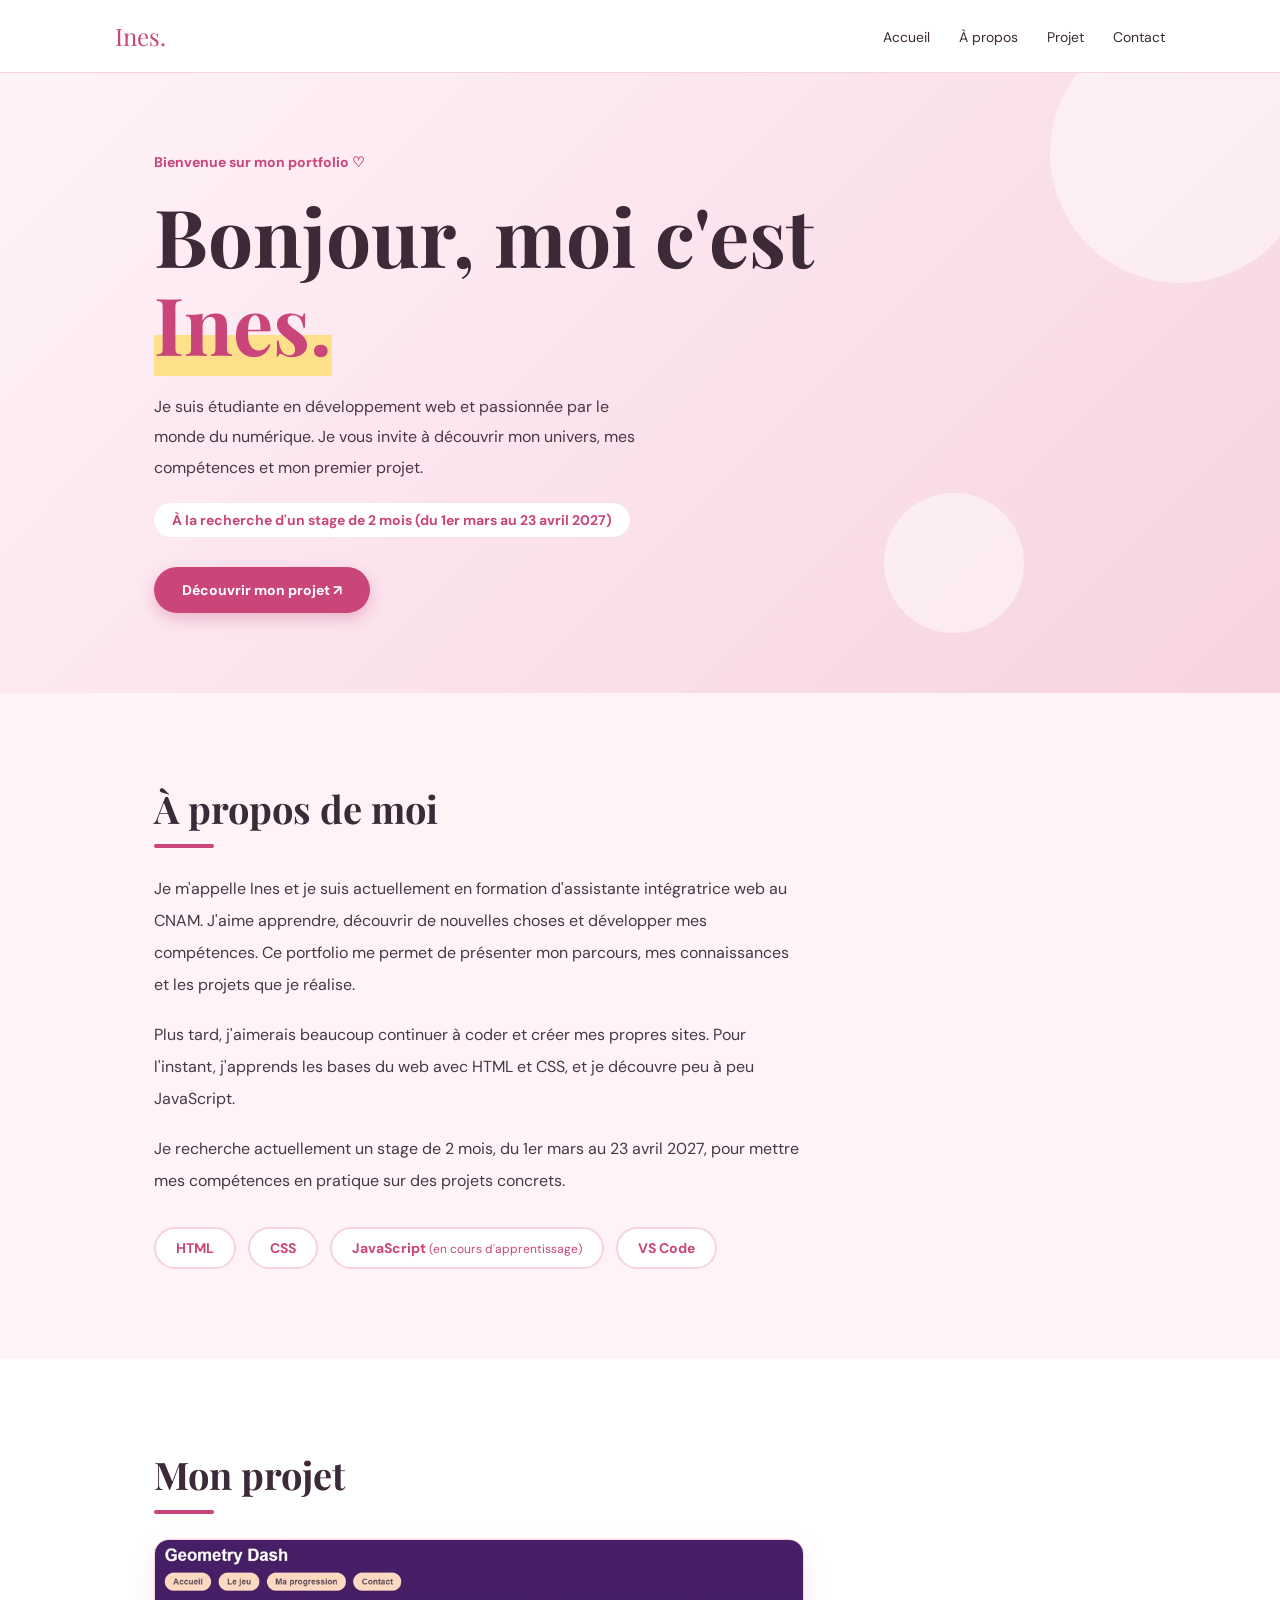
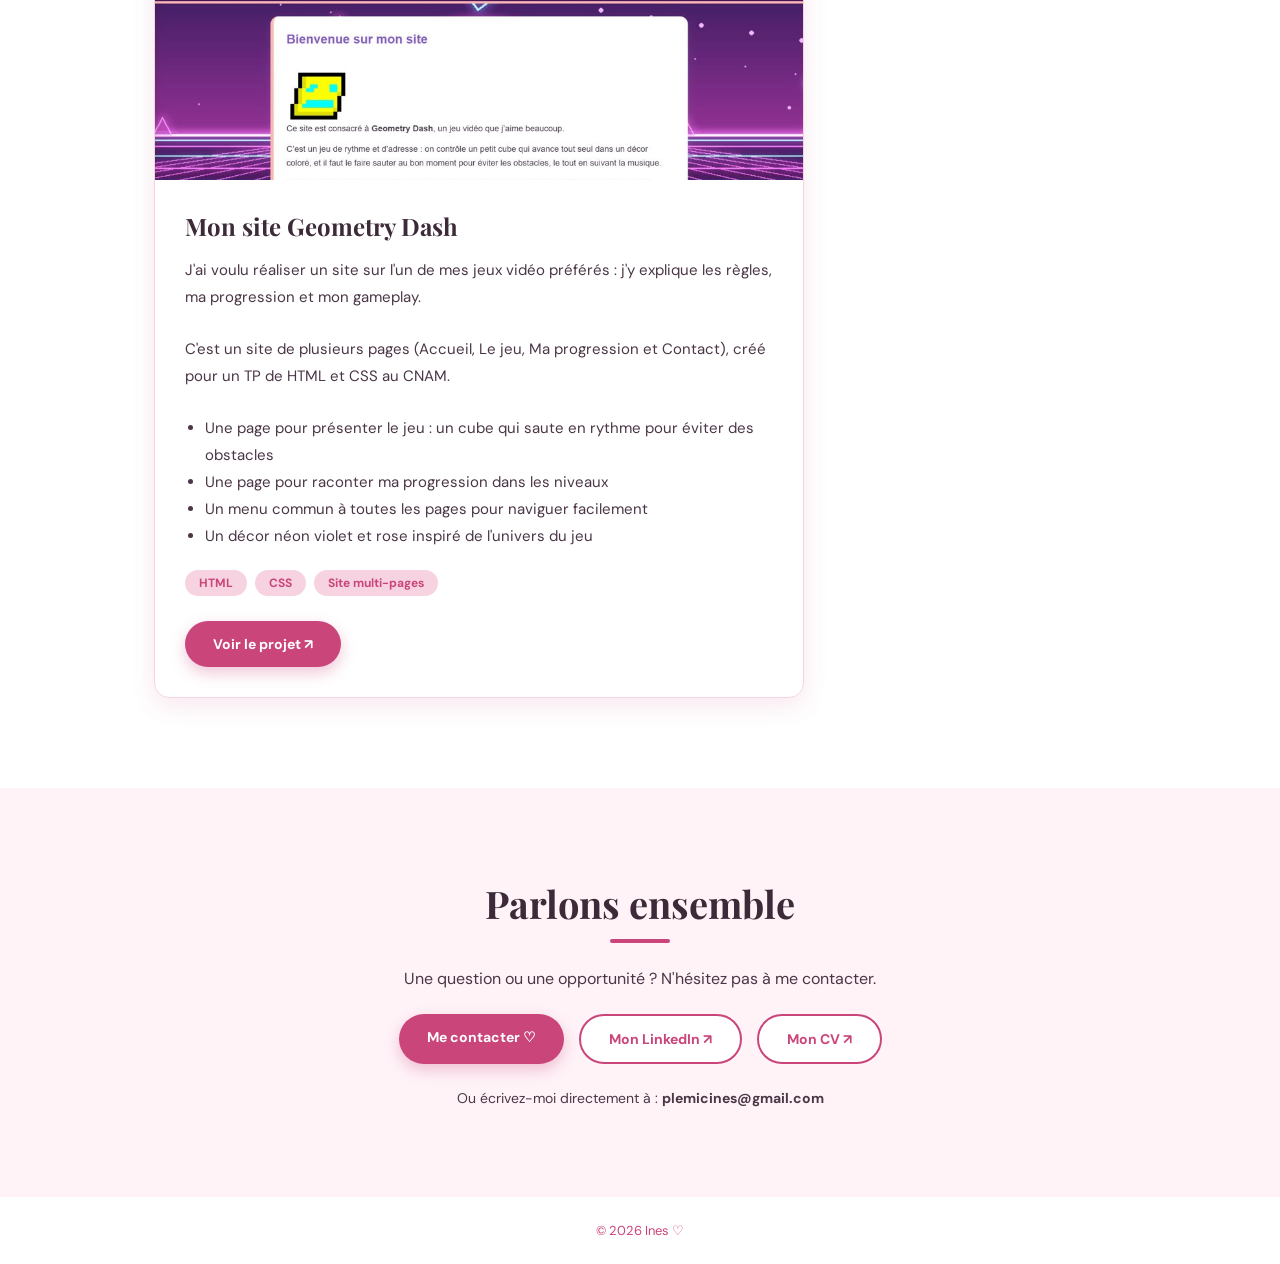
==== index.html @ ef4cb92b "Update index.html" ====
<!DOCTYPE html>
<html lang="fr">
<head>
<meta charset="UTF-8">
<meta name="viewport" content="width=device-width, initial-scale=1.0">
<title>Ines · Portfolio</title>

<link rel="preconnect" href="https://fonts.googleapis.com">
<link href="https://fonts.googleapis.com/css2?family=DM+Sans:wght@400;500;700&family=Playfair+Display:wght@500;700&display=swap" rel="stylesheet">

<style>
:root {
  --rose: #f7d3e1;
  --rose-clair: #fff3f8;
  --framboise: #c9457a;
  --jaune: #ffe08a;
  --fonce: #3d2a38;
}

* {
  margin: 0;
  padding: 0;
  box-sizing: border-box;
}

html {
  scroll-behavior: smooth;
}

body {
  font-family: 'DM Sans', sans-serif;
  background: white;
  color: #4a3646;
  overflow-x: hidden;
}

h1, h2, h3, .logo {
  font-family: 'Playfair Display', serif;
  color: var(--fonce);
}

nav {
  display: flex;
  justify-content: space-between;
  align-items: center;
  padding: 20px 9%;
  background: rgba(255, 255, 255, 0.95);
  border-bottom: 1px solid var(--rose);
  position: sticky;
  top: 0;
  z-index: 10;
}

.logo {
  font-size: 24px;
  color: var(--framboise);
}

nav a {
  text-decoration: none;
  color: var(--fonce);
  margin-left: 25px;
  font-size: 14px;
  transition: 0.3s;
}

nav a:hover {
  color: var(--framboise);
}

.hero {
  position: relative;  overflow: hidden;
  min-height: 600px;
  display: flex;
  flex-direction: column;
  justify-content: center;
  padding: 80px 12%;
  background: linear-gradient(135deg, var(--rose-clair), var(--rose));
}

.bulle {
  position: absolute;
  border-radius: 50%;
  background: white;
  opacity: 0.5;
  animation: flotte 7s ease-in-out infinite;
}

.bulle1 { width: 260px; height: 260px; top: -50px; right: -30px; }
.bulle2 { width: 140px; height: 140px; bottom: 60px; right: 20%; animation-delay: 3s; }

@keyframes flotte {
  0%, 100% { transform: translateY(0); }
  50%      { transform: translateY(-20px); }
}

.hero .tag, .hero h1, .hero .description, .hero .stage, .hero .btn {
  position: relative;
  z-index: 1;
}

.tag {
  color: var(--framboise);
  font-size: 14px;
  font-weight: 700;
  margin-bottom: 20px;
}

h1 {
  font-size: clamp(44px, 7vw, 80px);
  line-height: 1.1;
  max-width: 700px;
}

h1 span {
  color: var(--framboise);
  background: linear-gradient(transparent 62%, var(--jaune) 62%);
}

.description {
  line-height: 1.9;
  max-width: 500px;
  margin: 25px 0 30px;
  font-size: 16px;
}

.btn {
  display: inline-block;
  width: fit-content;
  padding: 14px 28px;
  background: var(--framboise);
  color: white;
  border-radius: 30px;
  box-shadow: 0 6px 15px rgba(201, 69, 122, 0.3);
  text-decoration: none;
  font-size: 14px;
  font-weight: 700;
  transition: 0.3s;
}

.btn:hover {
  transform: translateY(-3px);
  box-shadow: 0 10px 20px rgba(201, 69, 122, 0.35);
}

section {
  padding: 90px 12%;
}

h2 {
  font-size: 38px;
  margin-bottom: 25px;
}

h2::after {
  content: "";
  display: block;
  width: 60px;
  height: 4px;
  background: var(--framboise);
  border-radius: 2px;
  margin-top: 10px;
}

.about {
  background: var(--rose-clair);
}

.about p {
  line-height: 2;
  max-width: 650px;
}

.skills {
  display: flex;
  flex-wrap: wrap;
  gap: 12px;
  margin-top: 30px;
}

.skills span {
  background: white;
  border: 2px solid var(--rose);
  padding: 10px 20px;
  border-radius: 30px;
  color: var(--framboise);
  font-size: 14px;
  font-weight: 700;
  transition: 0.3s;
}

.skills span:hover {
  background: var(--rose);
  transform: translateY(-3px);
}

.project-card {
  border: 1px solid var(--rose);
  border-radius: 15px;
  overflow: hidden;
  max-width: 650px;
  box-shadow: 0 8px 25px rgba(201, 69, 122, 0.12);
  transition: 0.3s;
}

.project-card:hover {
  transform: translateY(-6px);
  box-shadow: 0 15px 35px rgba(201, 69, 122, 0.22);
}

.project-image img {
  display: block;
  width: 100%;
  height: 240px;
  object-fit: cover;  object-position: top;}

.project-info {
  padding: 30px;
}

.project-info h3 {
  font-size: 24px;
}

.project-info p {
  line-height: 1.8;
  font-size: 15px;
  margin: 15px 0 25px;
}

.contact {
  background: var(--rose-clair);
  text-align: center;
}

.contact h2::after {
  margin: 10px auto 0;}

.contact p {
  margin-bottom: 25px;
}

.contact .email {
  margin: 25px 0 0;
  font-size: 14px;
}

.contact .btn {
  margin: auto;
}

footer {
  text-align: center;
  padding: 25px;
  color: var(--framboise);
  font-size: 13px;
}

.stage {
  display: inline-block;
  width: fit-content;
  background: white;
  color: var(--framboise);
  font-size: 14px;
  font-weight: 700;
  padding: 8px 18px;
  border-radius: 30px;
  margin: -10px 0 30px;
}

.about .suite {
  margin-top: 18px;
}

.skills small {
  font-weight: 400;
  font-size: 12px;
}

.details {
  margin: 0 0 20px 20px;
  line-height: 1.8;
  font-size: 15px;
}

.tags {
  display: flex;
  flex-wrap: wrap;
  gap: 8px;
  margin-bottom: 25px;
}

.tags span {
  background: var(--rose);
  color: var(--framboise);
  padding: 5px 14px;
  border-radius: 20px;
  font-size: 12px;
  font-weight: 700;
}

.contact-btns {
  display: flex;
  flex-wrap: wrap;
  justify-content: center;
  gap: 15px;
}

.contact-btns .btn {
  margin: 0;
}

.btn-alt {
  background: white;
  color: var(--framboise);
  border: 2px solid var(--framboise);
  box-shadow: none;
}

.btn-alt:hover {
  background: var(--rose);
  box-shadow: none;
}

@media (max-width: 650px) {
  nav {
    padding: 18px 5%;
  }

  nav a {
    margin-left: 10px;
    font-size: 12px;
  }

  .hero, section {
    padding: 70px 7%;
  }

  h2 {
    font-size: 30px;
  }
}
</style>
</head>

<body>

<nav>
  <div class="logo">Ines.</div>
  <div>
    <a href="#home">Accueil</a>
    <a href="#about">À propos</a>
    <a href="#projects">Projet</a>
    <a href="#contact">Contact</a>
  </div>
</nav>

<header class="hero" id="home">
  <div class="bulle bulle1"></div>
  <div class="bulle bulle2"></div>

  <div class="tag">Bienvenue sur mon portfolio ♡</div>

  <h1>Bonjour, moi c'est <span>Ines.</span></h1>

  <p class="description">
    Je suis étudiante en développement web
    et passionnée par le monde du numérique.
    Je vous invite à découvrir mon univers, mes compétences
    et mon premier projet.
  </p>

  <p class="stage">À la recherche d'un stage de 2 mois (du 1er mars au 23 avril 2027)</p>

  <a href="#projects" class="btn">Découvrir mon projet ↗</a>
</header>

<section class="about" id="about">
  <h2>À propos de moi</h2>

  <p>
    Je m'appelle Ines et je suis actuellement en formation
    d'assistante intégratrice web au CNAM.
    J'aime apprendre, découvrir de nouvelles choses
    et développer mes compétences.
    Ce portfolio me permet de présenter mon parcours,
    mes connaissances et les projets que je réalise.
  </p>

  <p class="suite">
    Plus tard, j'aimerais beaucoup continuer à coder
    et créer mes propres sites. Pour l'instant, j'apprends les bases
    du web avec HTML et CSS, et je découvre peu à peu JavaScript.
  </p>

  <p class="suite">
    Je recherche actuellement un stage de 2 mois, du 1er mars au 23 avril 2027,
    pour mettre mes compétences en pratique sur des projets concrets.
  </p>

  <div class="skills">
    <span>HTML</span>
    <span>CSS</span>
    <span>JavaScript <small>(en cours d'apprentissage)</small></span>
    <span>VS Code</span>
  </div>
</section>

<section id="projects">
  <h2>Mon projet</h2>

  <div class="project-card">
    <div class="project-image">
      <img src="[data-uri]" alt="Aperçu de mon site Geometry Dash">
    </div>

    <div class="project-info">
      <h3>Mon site Geometry Dash</h3>

      <p>
        J'ai voulu réaliser un site sur l'un de mes jeux vidéo préférés :
        j'y explique les règles, ma progression et mon gameplay.
      </p>

      <p>
        C'est un site de plusieurs pages (Accueil, Le jeu, Ma progression
        et Contact), créé pour un TP de HTML et CSS au CNAM.
      </p>

      <ul class="details">
        <li>Une page pour présenter le jeu : un cube qui saute en rythme pour éviter des obstacles</li>
        <li>Une page pour raconter ma progression dans les niveaux</li>
        <li>Un menu commun à toutes les pages pour naviguer facilement</li>
        <li>Un décor néon violet et rose inspiré de l'univers du jeu</li>
      </ul>

      <div class="tags">
        <span>HTML</span>
        <span>CSS</span>
        <span>Site multi-pages</span>
      </div>

      <a class="btn" href="https://plemicines-art.github.io/inesgluscevic.github.io/gdsite/indexgd" target="_blank">
        Voir le projet ↗
      </a>
    </div>
  </div>
</section>

<section class="contact" id="contact">
  <h2>Parlons ensemble</h2>

  <p>Une question ou une opportunité ? N'hésitez pas à me contacter.</p>

  <div class="contact-btns">
    <a href="https://mail.google.com/mail/?view=cm&to=plemicines@gmail.com" target="_blank" class="btn">Me contacter ♡</a>
    <a href="https://www.linkedin.com/in/ines-gluscevic" target="_blank" class="btn btn-alt">Mon LinkedIn ↗</a>
    <a href="cv-ines-gluscevic.pdf" target="_blank" class="btn btn-alt">Mon CV ↗</a>
  </div>

  <p class="email">Ou écrivez-moi directement à : <strong>plemicines@gmail.com</strong></p>
</section>

<footer>
  © 2026 Ines ♡
</footer>

</body>
</html>
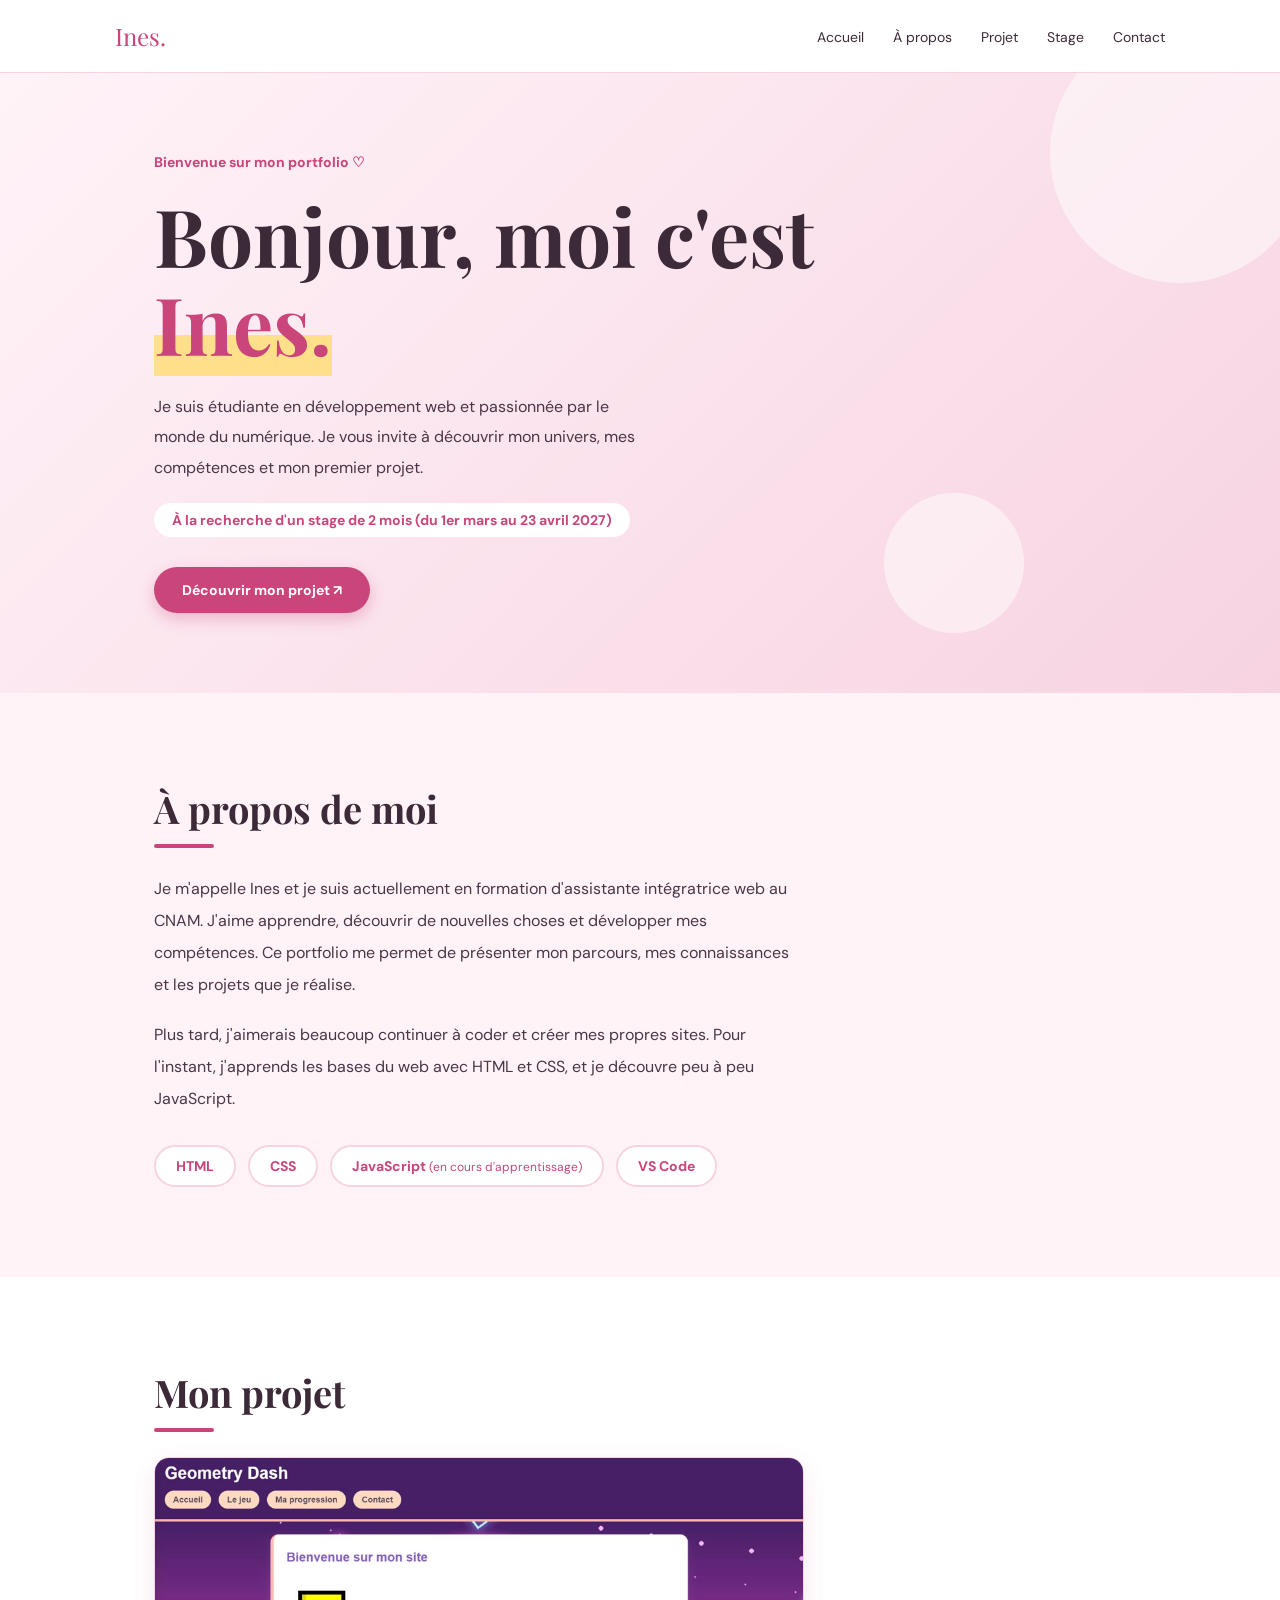
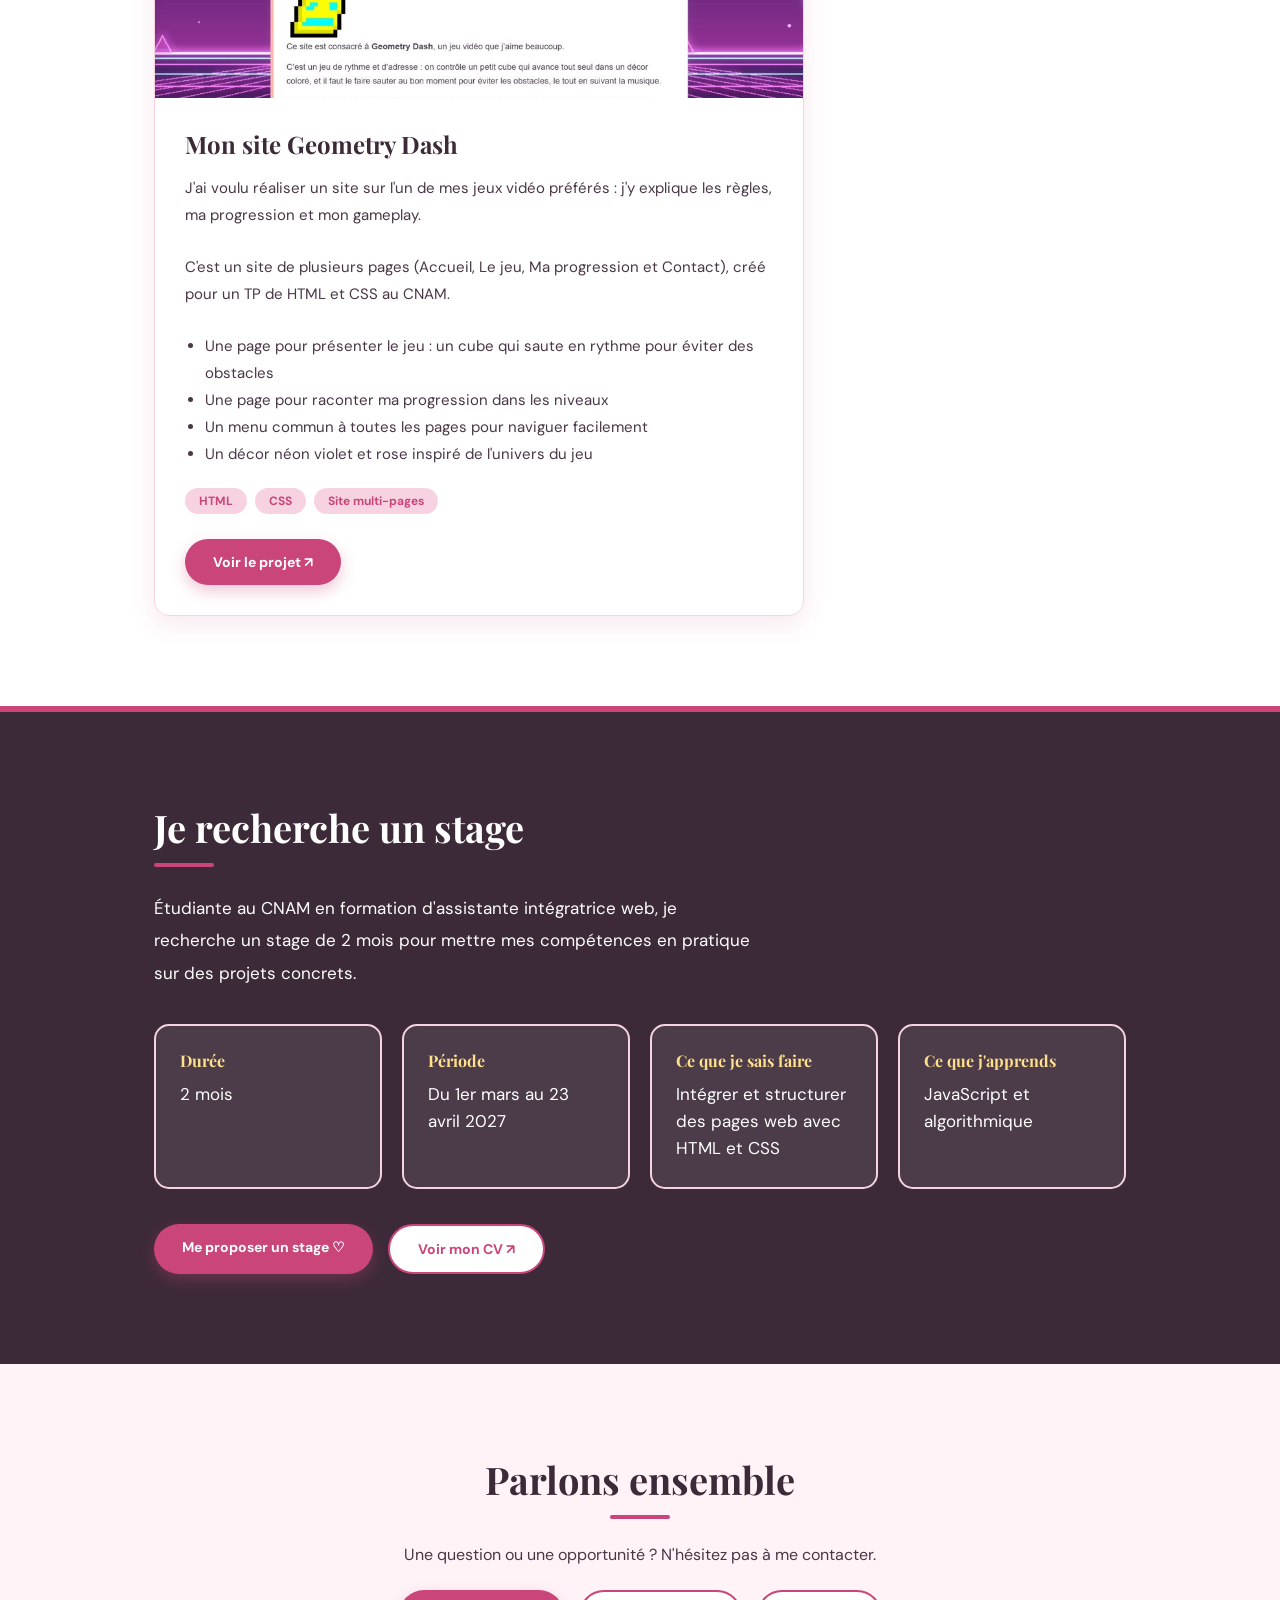
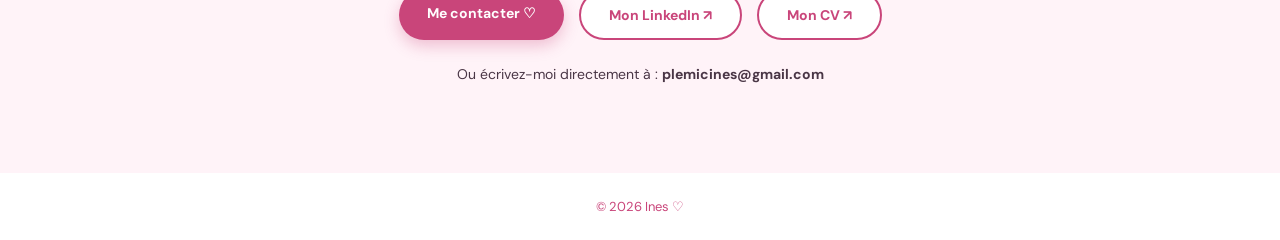
==== commit 15298692: "Update index.html" ====
--- a/index.html
+++ b/index.html
@@ -266,6 +266,7 @@
   padding: 8px 18px;
   border-radius: 30px;
   margin: -10px 0 30px;
+  text-decoration: none;
 }
 
 .about .suite {
@@ -320,6 +321,53 @@
 .btn-alt:hover {
   background: var(--rose);
   box-shadow: none;
+}
+
+.stage-section {
+  background: var(--fonce);
+  color: white;
+  border-top: 6px solid var(--framboise);
+}
+
+.stage-section h2 {
+  color: white;
+}
+
+.stage-intro {
+  max-width: 600px;
+  line-height: 1.9;
+  font-size: 17px;
+}
+
+.stage-cards {
+  display: grid;
+  grid-template-columns: repeat(auto-fit, minmax(220px, 1fr));
+  gap: 20px;
+  margin: 35px 0;
+}
+
+.stage-card {
+  background: rgba(255, 255, 255, 0.08);
+  border: 2px solid var(--rose);
+  border-radius: 15px;
+  padding: 24px;
+}
+
+.stage-card h3 {
+  color: var(--jaune);
+  font-size: 16px;
+  margin-bottom: 10px;
+}
+
+.stage-card p {
+  line-height: 1.6;
+  font-size: 17px;
+}
+
+.stage-btns {
+  display: flex;
+  flex-wrap: wrap;
+  gap: 15px;
 }
 
 @media (max-width: 650px) {
@@ -351,6 +399,7 @@
     <a href="#home">Accueil</a>
     <a href="#about">À propos</a>
     <a href="#projects">Projet</a>
+    <a href="#stage">Stage</a>
     <a href="#contact">Contact</a>
   </div>
 </nav>
@@ -370,7 +419,7 @@
     et mon premier projet.
   </p>
 
-  <p class="stage">À la recherche d'un stage de 2 mois (du 1er mars au 23 avril 2027)</p>
+  <a href="#stage" class="stage">À la recherche d'un stage de 2 mois (du 1er mars au 23 avril 2027)</a>
 
   <a href="#projects" class="btn">Découvrir mon projet ↗</a>
 </header>
@@ -393,11 +442,6 @@
     du web avec HTML et CSS, et je découvre peu à peu JavaScript.
   </p>
 
-  <p class="suite">
-    Je recherche actuellement un stage de 2 mois, du 1er mars au 23 avril 2027,
-    pour mettre mes compétences en pratique sur des projets concrets.
-  </p>
-
   <div class="skills">
     <span>HTML</span>
     <span>CSS</span>
@@ -447,6 +491,40 @@
   </div>
 </section>
 
+<section class="stage-section" id="stage">
+  <h2>Je recherche un stage</h2>
+
+  <p class="stage-intro">
+    Étudiante au CNAM en formation d'assistante intégratrice web,
+    je recherche un stage de 2 mois pour mettre mes compétences
+    en pratique sur des projets concrets.
+  </p>
+
+  <div class="stage-cards">
+    <div class="stage-card">
+      <h3>Durée</h3>
+      <p>2 mois</p>
+    </div>
+    <div class="stage-card">
+      <h3>Période</h3>
+      <p>Du 1er mars au 23 avril 2027</p>
+    </div>
+    <div class="stage-card">
+      <h3>Ce que je sais faire</h3>
+      <p>Intégrer et structurer des pages web avec HTML et CSS</p>
+    </div>
+    <div class="stage-card">
+      <h3>Ce que j'apprends</h3>
+      <p>JavaScript et algorithmique</p>
+    </div>
+  </div>
+
+  <div class="stage-btns">
+    <a href="https://mail.google.com/mail/?view=cm&to=plemicines@gmail.com" target="_blank" class="btn">Me proposer un stage ♡</a>
+    <a href="cv-ines-gluscevic.pdf" target="_blank" class="btn btn-alt">Voir mon CV ↗</a>
+  </div>
+</section>
+
 <section class="contact" id="contact">
   <h2>Parlons ensemble</h2>
 
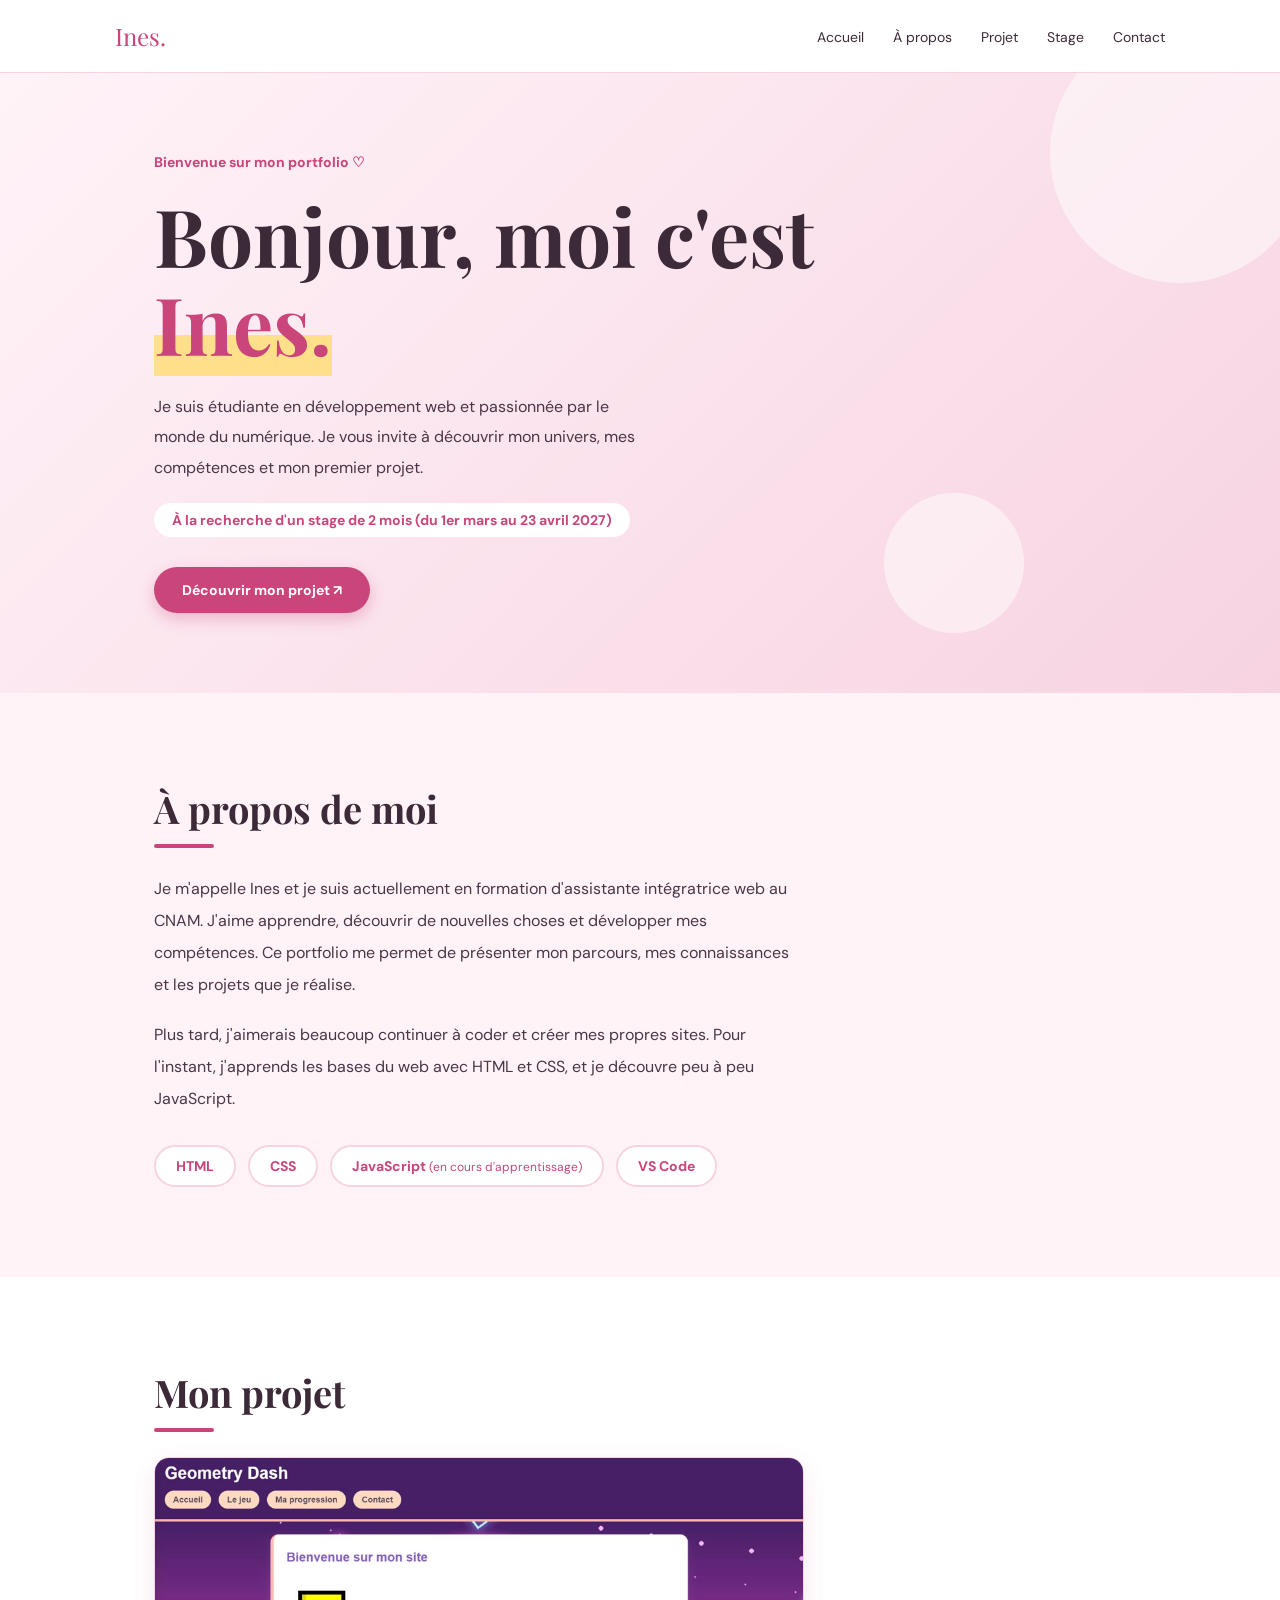
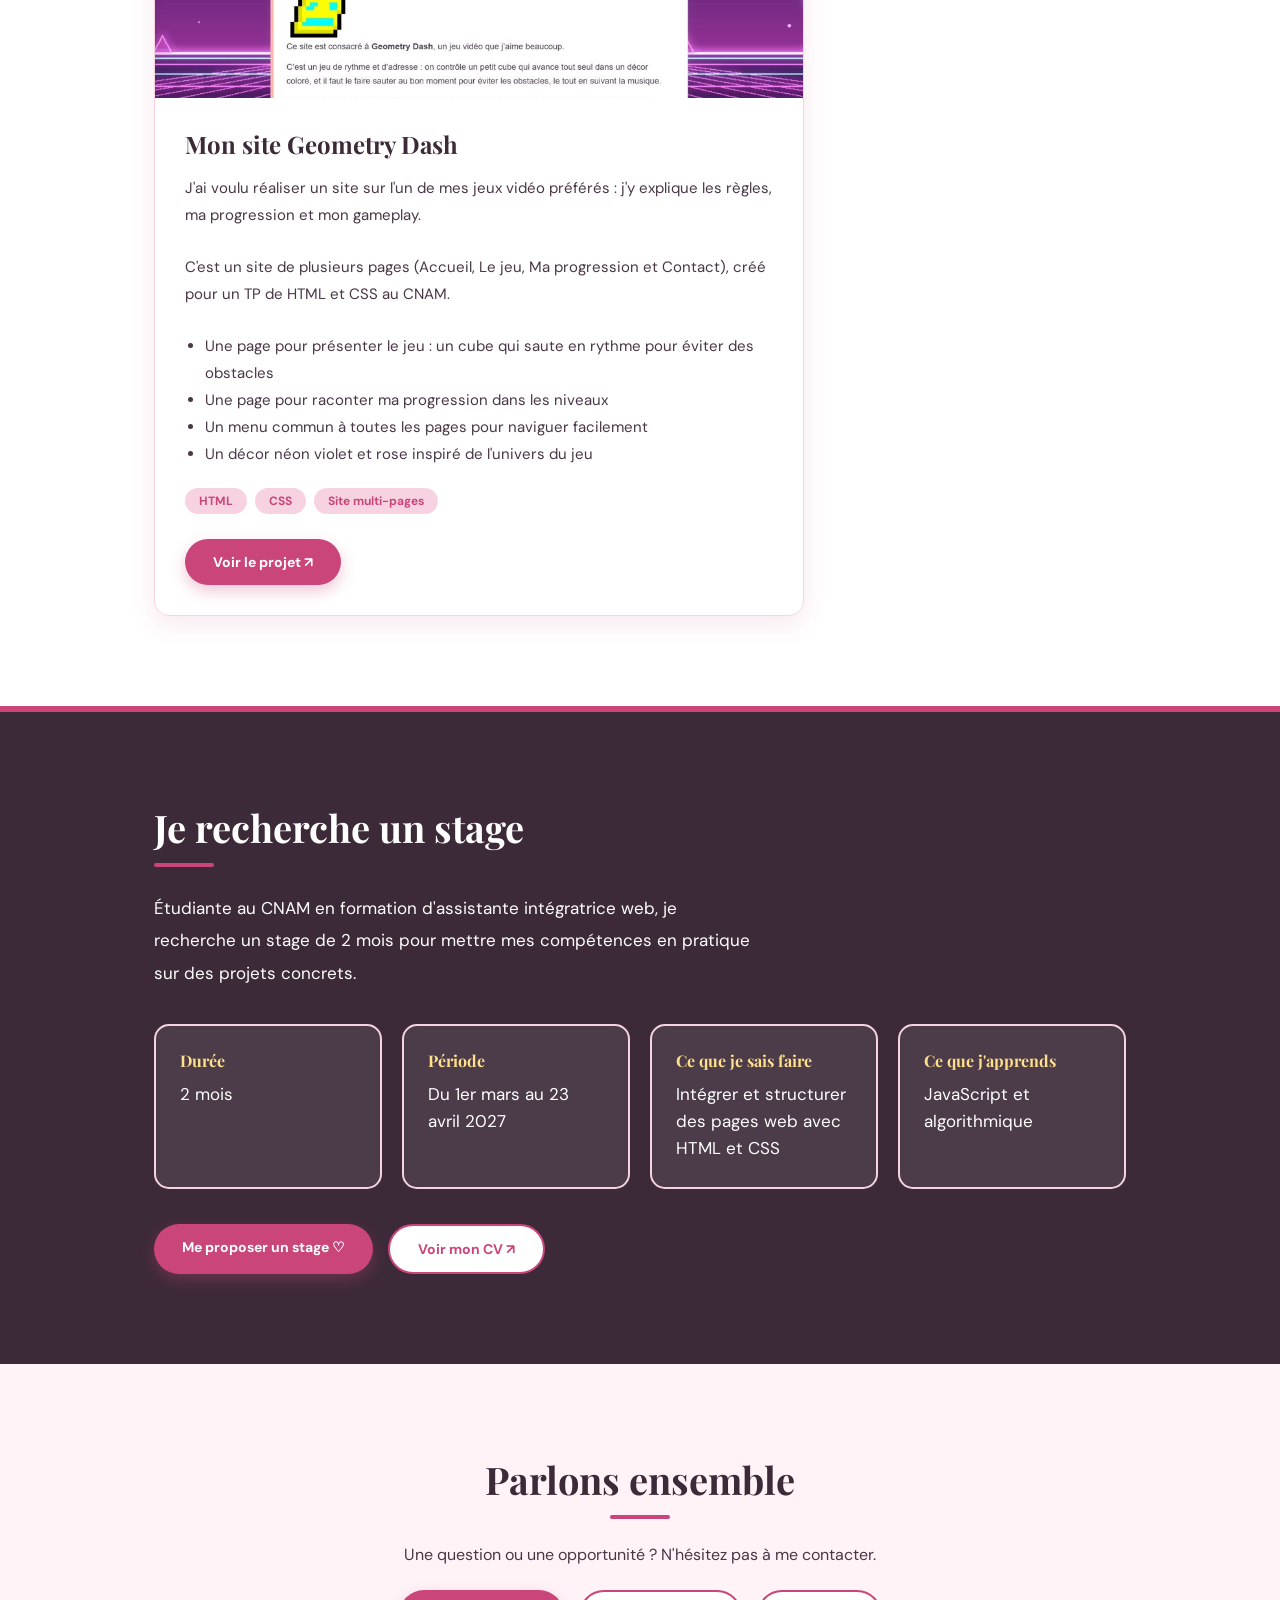
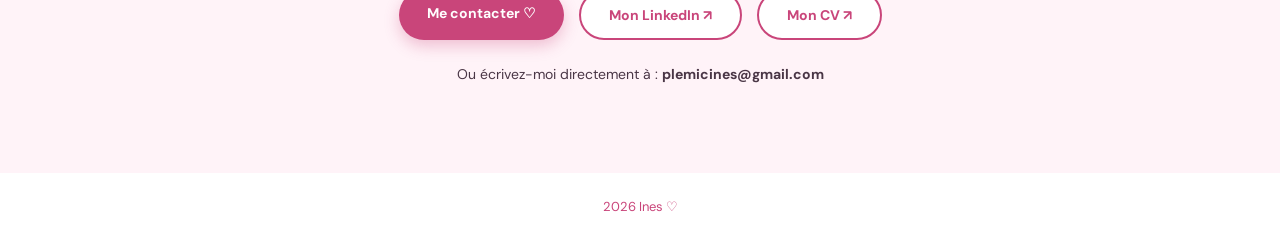
==== commit 85f62e77: "Update index.html" ====
--- a/index.html
+++ b/index.html
@@ -540,7 +540,7 @@
 </section>
 
 <footer>
-  © 2026 Ines ♡
+  2026 Ines ♡
 </footer>
 
 </body>
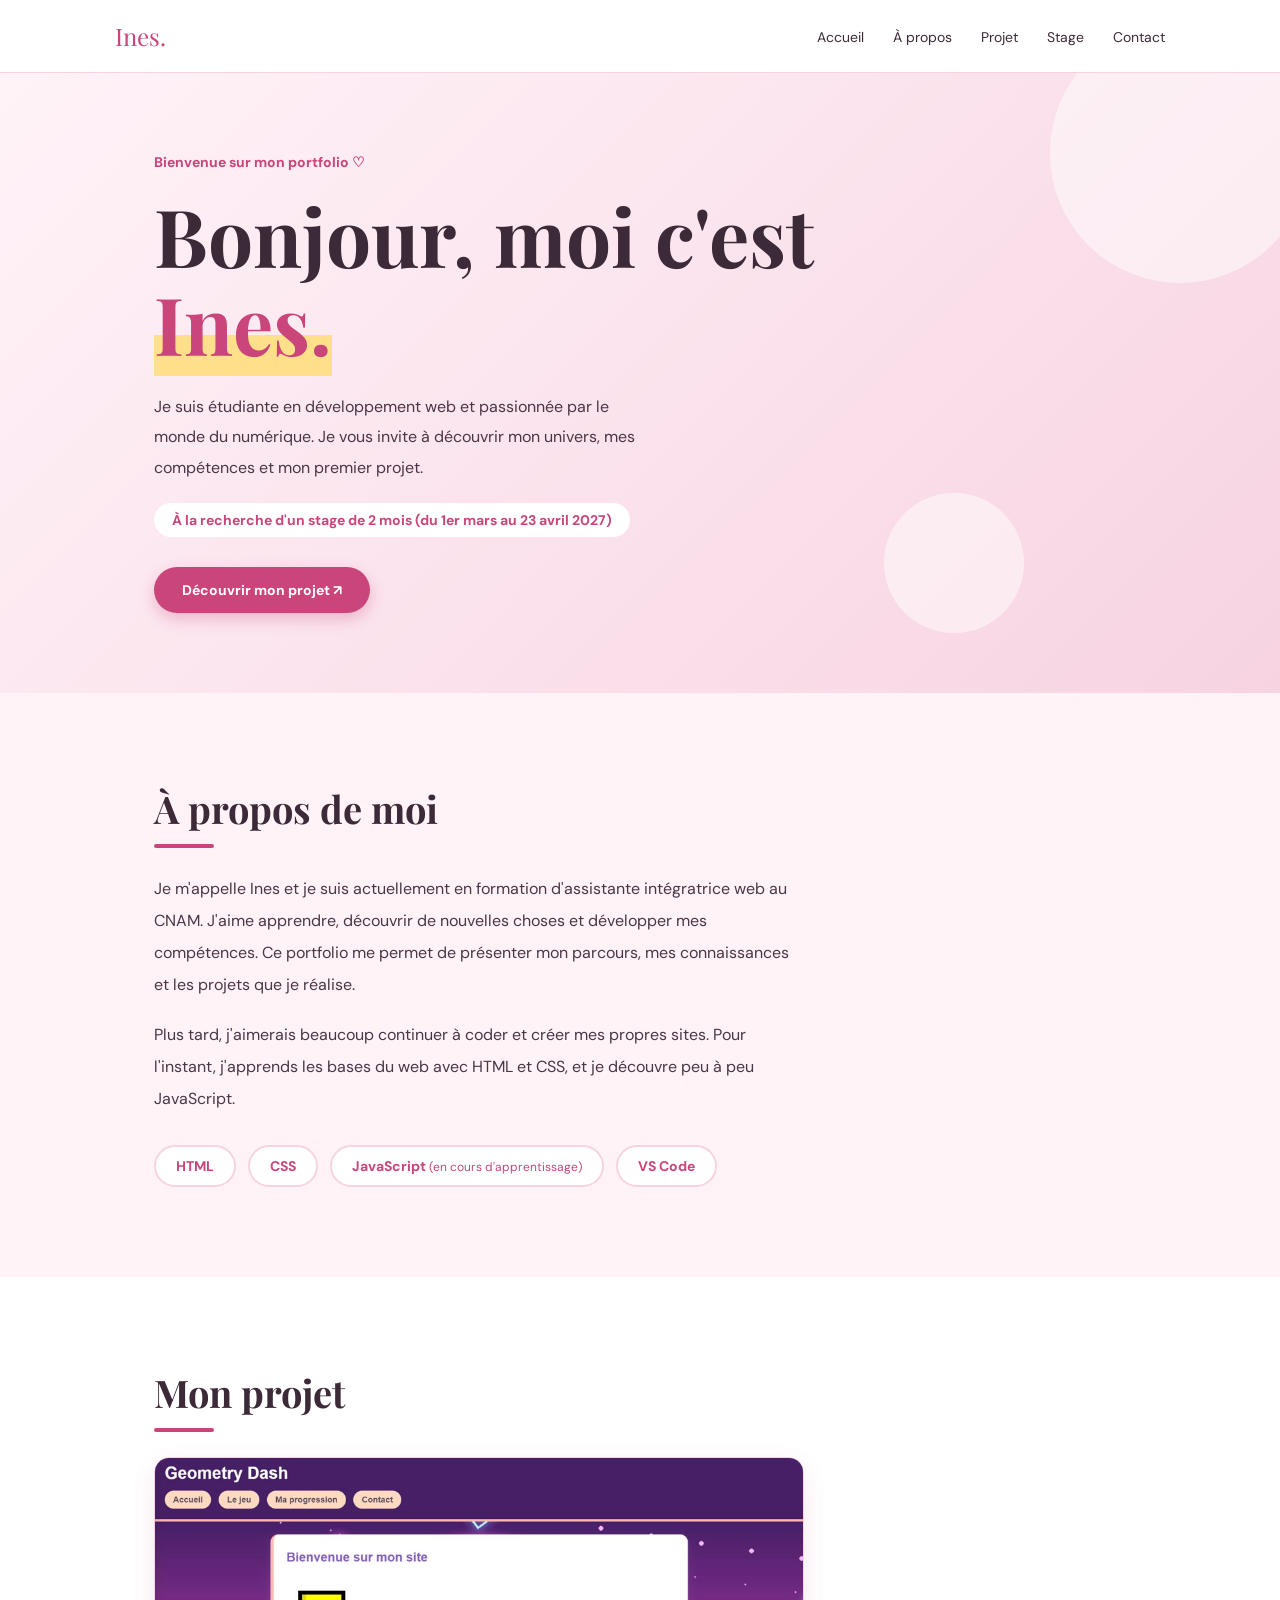
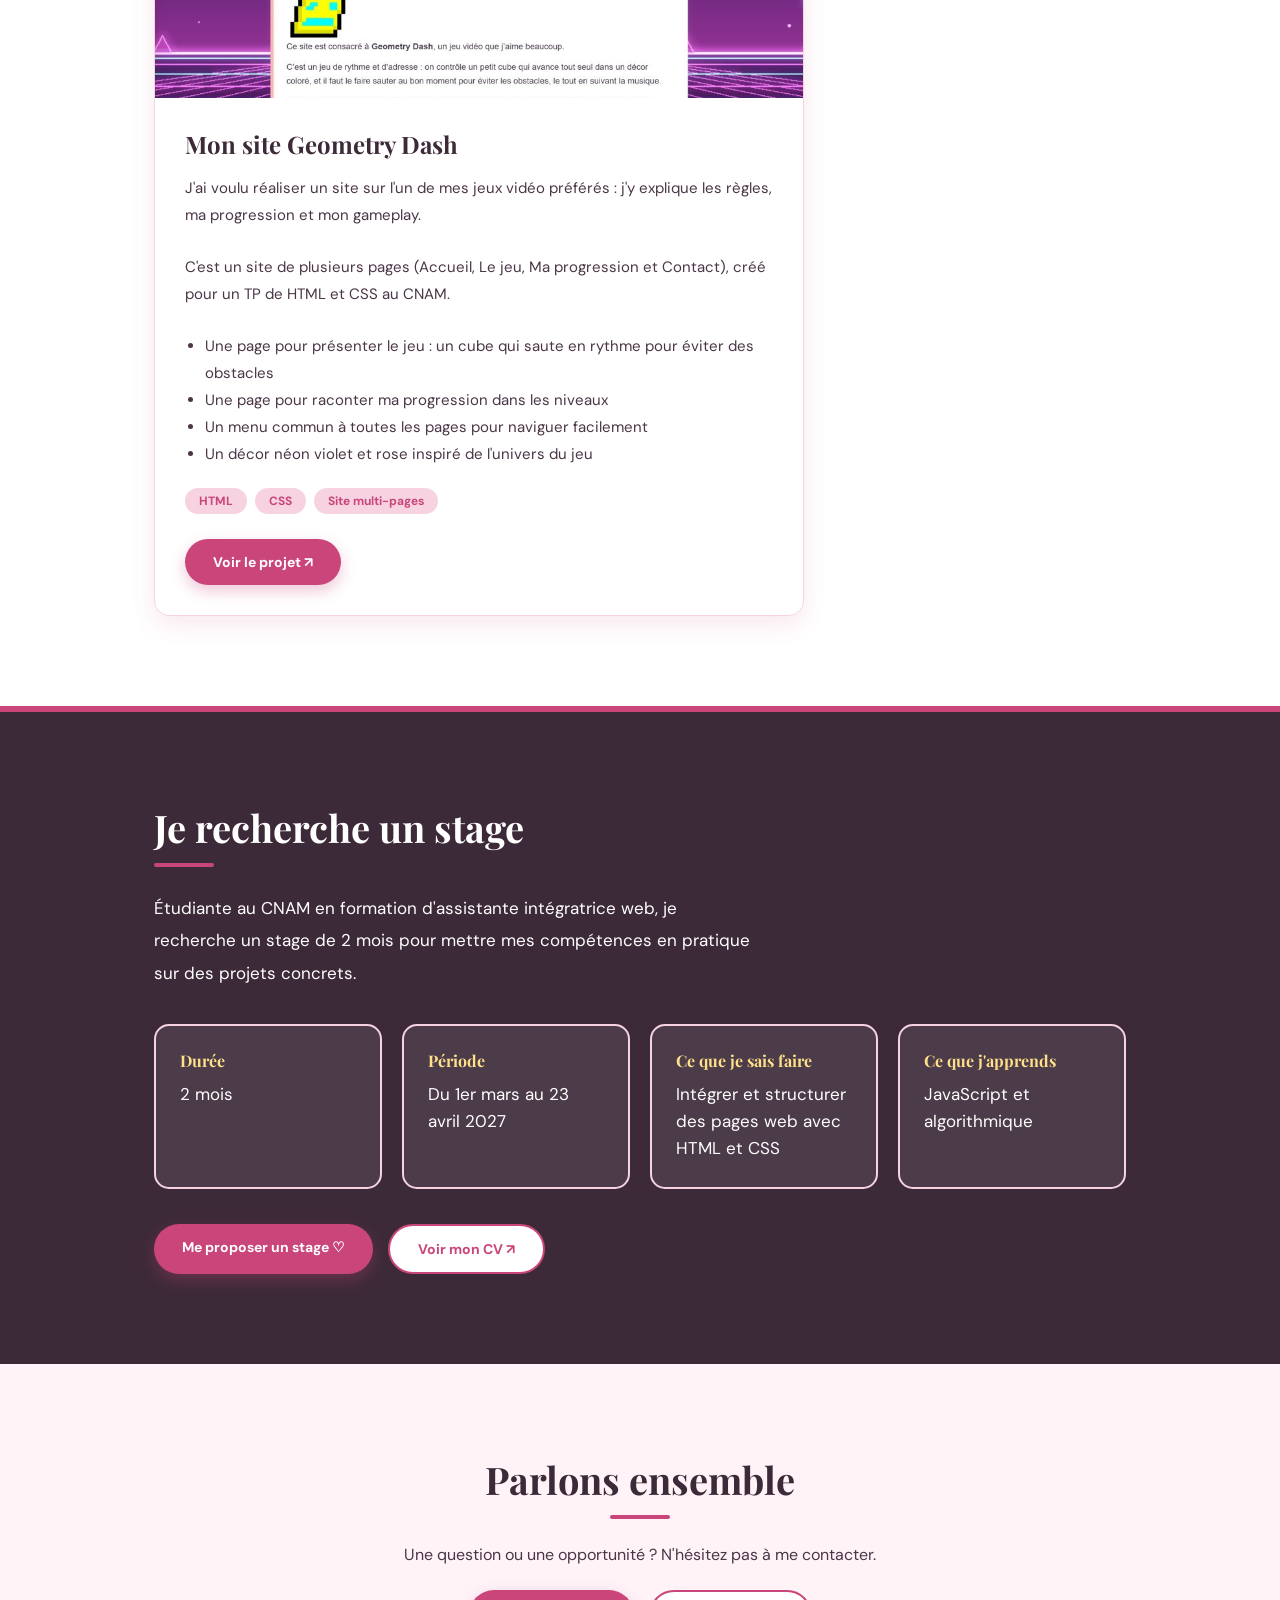
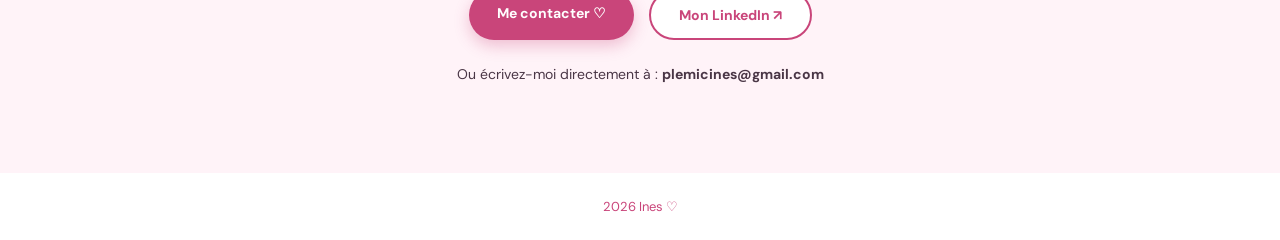
==== commit 4bba581c: "Update index.html" ====
--- a/index.html
+++ b/index.html
@@ -533,7 +533,6 @@
   <div class="contact-btns">
     <a href="https://mail.google.com/mail/?view=cm&to=plemicines@gmail.com" target="_blank" class="btn">Me contacter ♡</a>
     <a href="https://www.linkedin.com/in/ines-gluscevic" target="_blank" class="btn btn-alt">Mon LinkedIn ↗</a>
-    <a href="cv-ines-gluscevic.pdf" target="_blank" class="btn btn-alt">Mon CV ↗</a>
   </div>
 
   <p class="email">Ou écrivez-moi directement à : <strong>plemicines@gmail.com</strong></p>
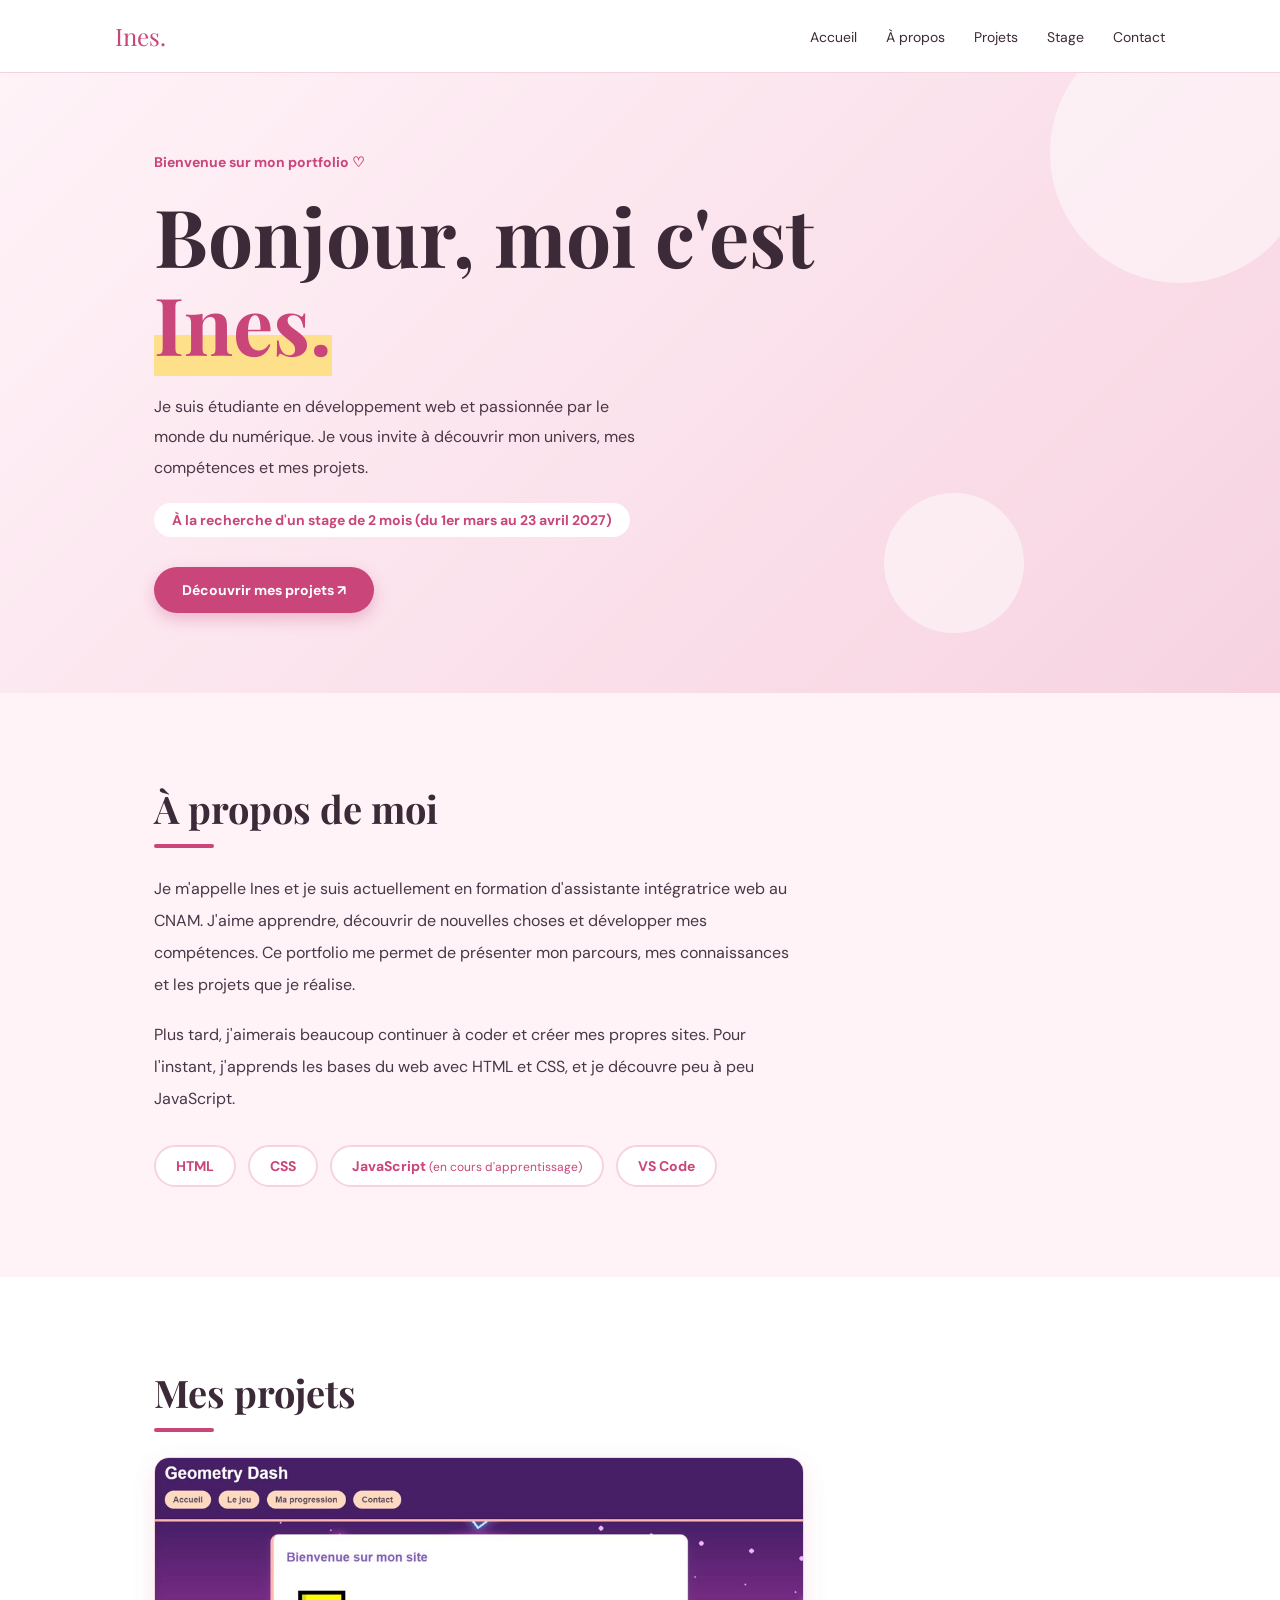
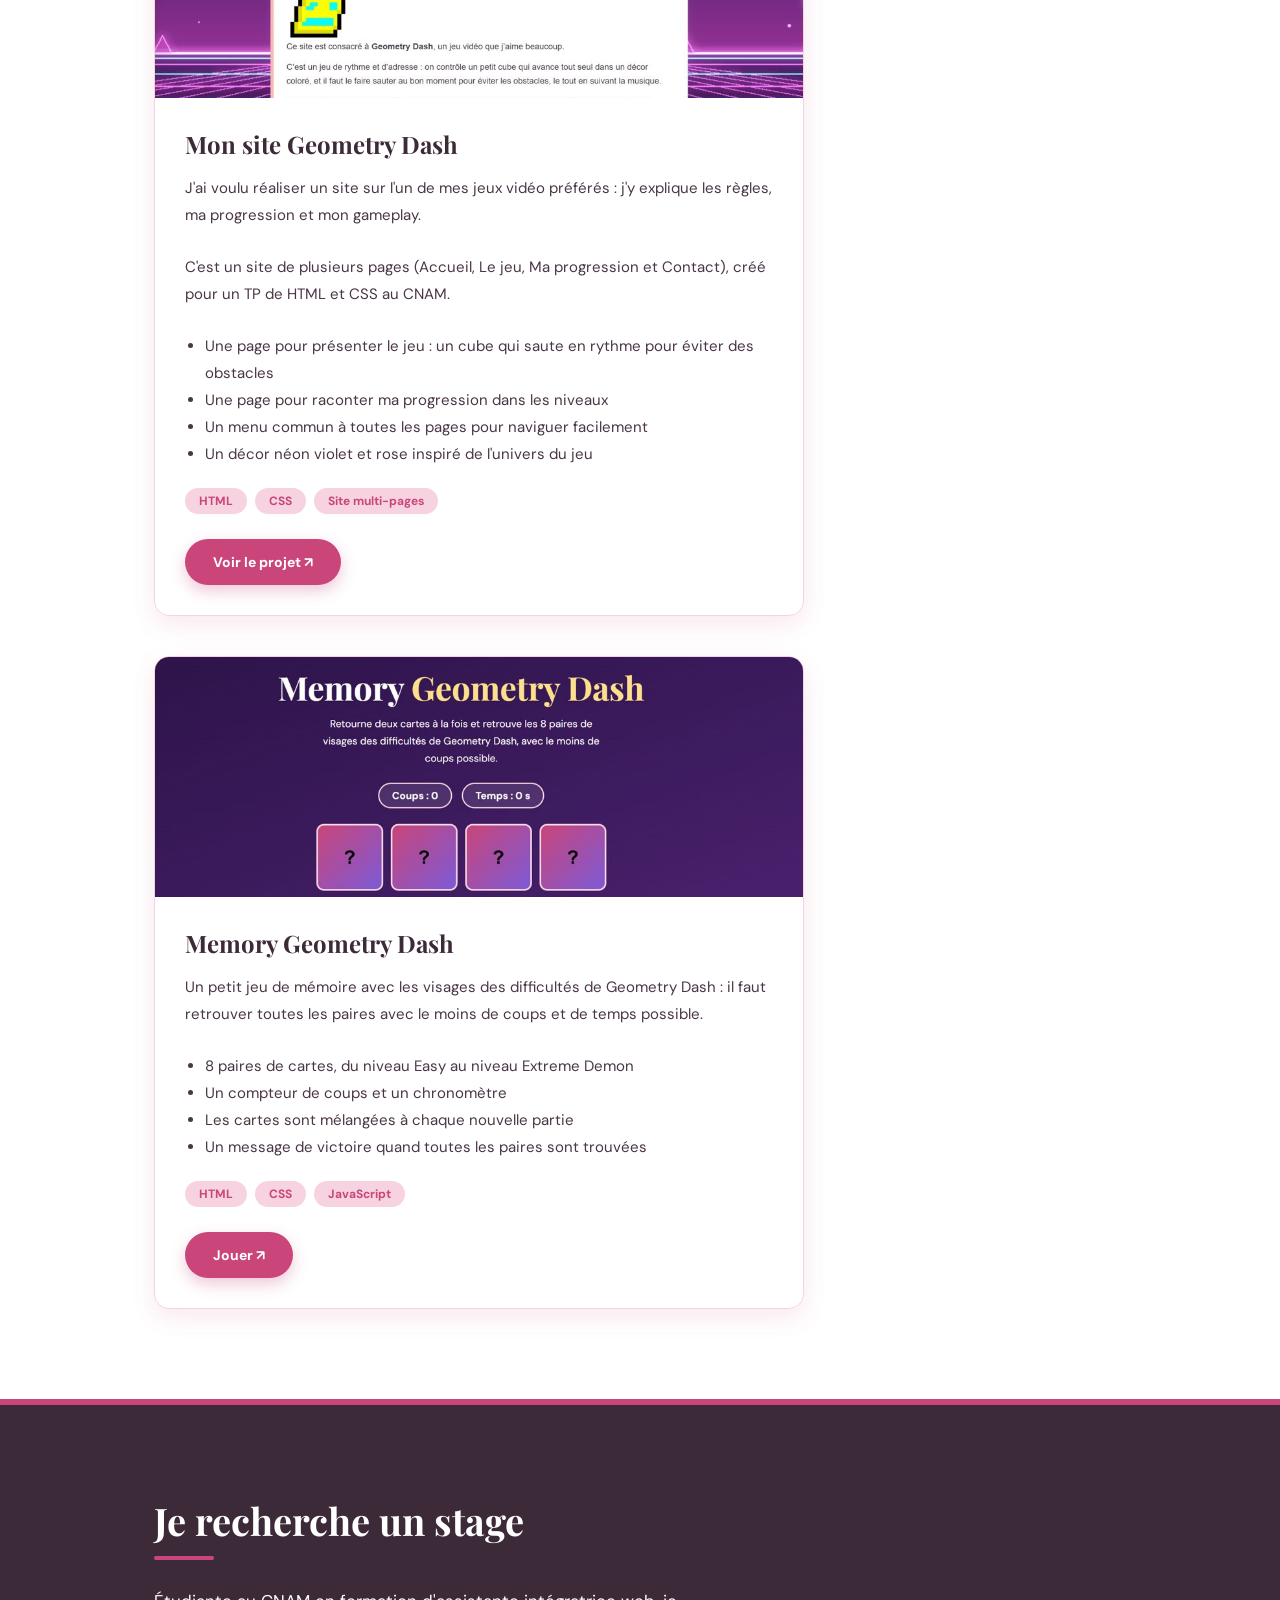
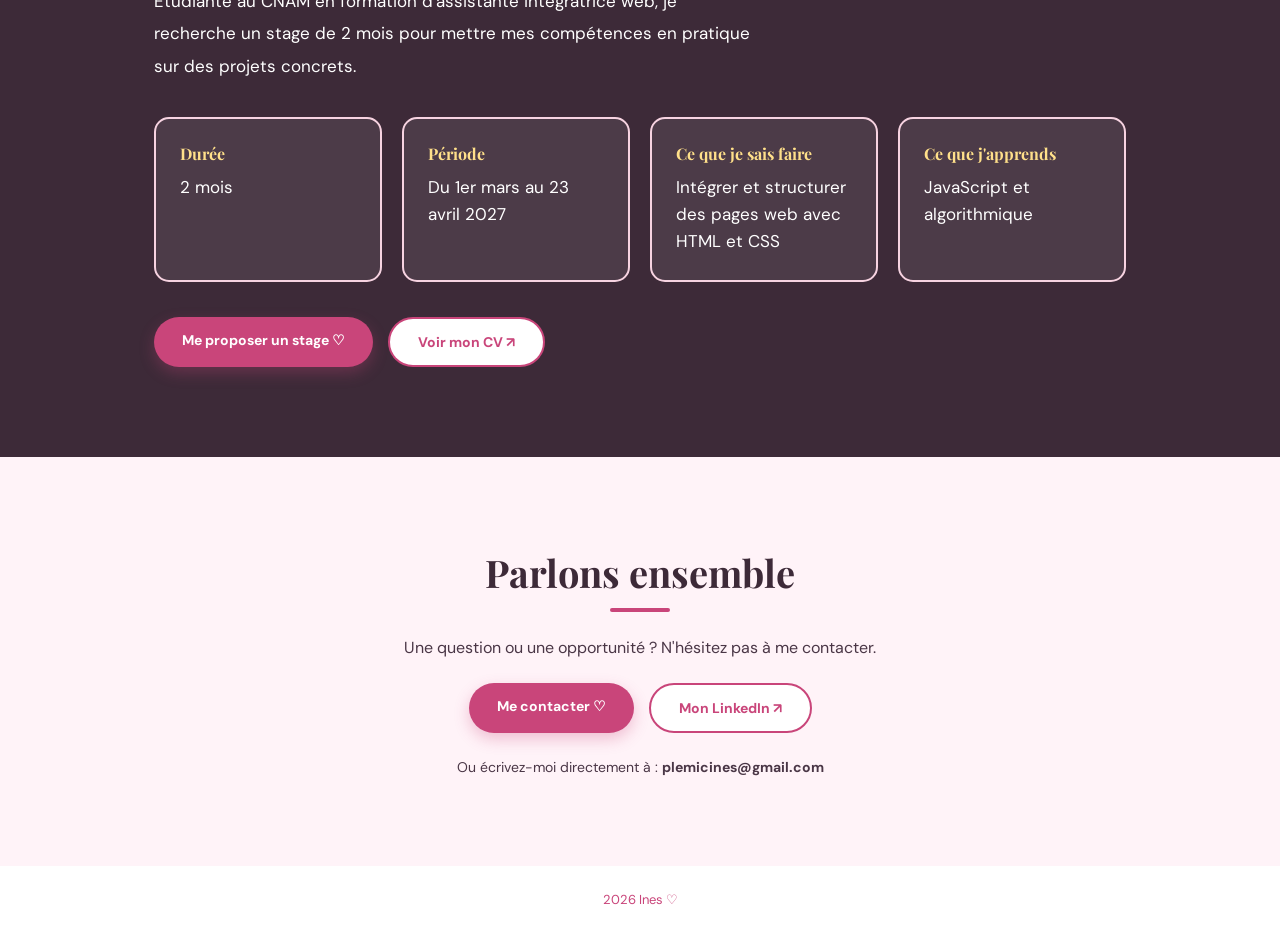
==== commit d95d8d15: "Update index.html" ====
--- a/index.html
+++ b/index.html
@@ -323,6 +323,10 @@
   box-shadow: none;
 }
 
+.project-card + .project-card {
+  margin-top: 40px;
+}
+
 .stage-section {
   background: var(--fonce);
   color: white;
@@ -398,7 +402,7 @@
   <div>
     <a href="#home">Accueil</a>
     <a href="#about">À propos</a>
-    <a href="#projects">Projet</a>
+    <a href="#projects">Projets</a>
     <a href="#stage">Stage</a>
     <a href="#contact">Contact</a>
   </div>
@@ -416,12 +420,12 @@
     Je suis étudiante en développement web
     et passionnée par le monde du numérique.
     Je vous invite à découvrir mon univers, mes compétences
-    et mon premier projet.
+    et mes projets.
   </p>
 
   <a href="#stage" class="stage">À la recherche d'un stage de 2 mois (du 1er mars au 23 avril 2027)</a>
 
-  <a href="#projects" class="btn">Découvrir mon projet ↗</a>
+  <a href="#projects" class="btn">Découvrir mes projets ↗</a>
 </header>
 
 <section class="about" id="about">
@@ -451,7 +455,7 @@
 </section>
 
 <section id="projects">
-  <h2>Mon projet</h2>
+  <h2>Mes projets</h2>
 
   <div class="project-card">
     <div class="project-image">
@@ -489,6 +493,37 @@
       </a>
     </div>
   </div>
+  <div class="project-card">
+    <div class="project-image">
+      <img src="[data-uri]" alt="Aperçu de mon jeu Memory Geometry Dash">
+    </div>
+
+    <div class="project-info">
+      <h3>Memory Geometry Dash</h3>
+
+      <p>
+        Un petit jeu de mémoire avec les visages des difficultés de Geometry Dash :
+        il faut retrouver toutes les paires avec le moins de coups et de temps possible.
+      </p>
+
+      <ul class="details">
+        <li>8 paires de cartes, du niveau Easy au niveau Extreme Demon</li>
+        <li>Un compteur de coups et un chronomètre</li>
+        <li>Les cartes sont mélangées à chaque nouvelle partie</li>
+        <li>Un message de victoire quand toutes les paires sont trouvées</li>
+      </ul>
+
+      <div class="tags">
+        <span>HTML</span>
+        <span>CSS</span>
+        <span>JavaScript</span>
+      </div>
+
+      <a class="btn" href="memory.html" target="_blank">
+        Jouer ↗
+      </a>
+    </div>
+  </div>
 </section>
 
 <section class="stage-section" id="stage">
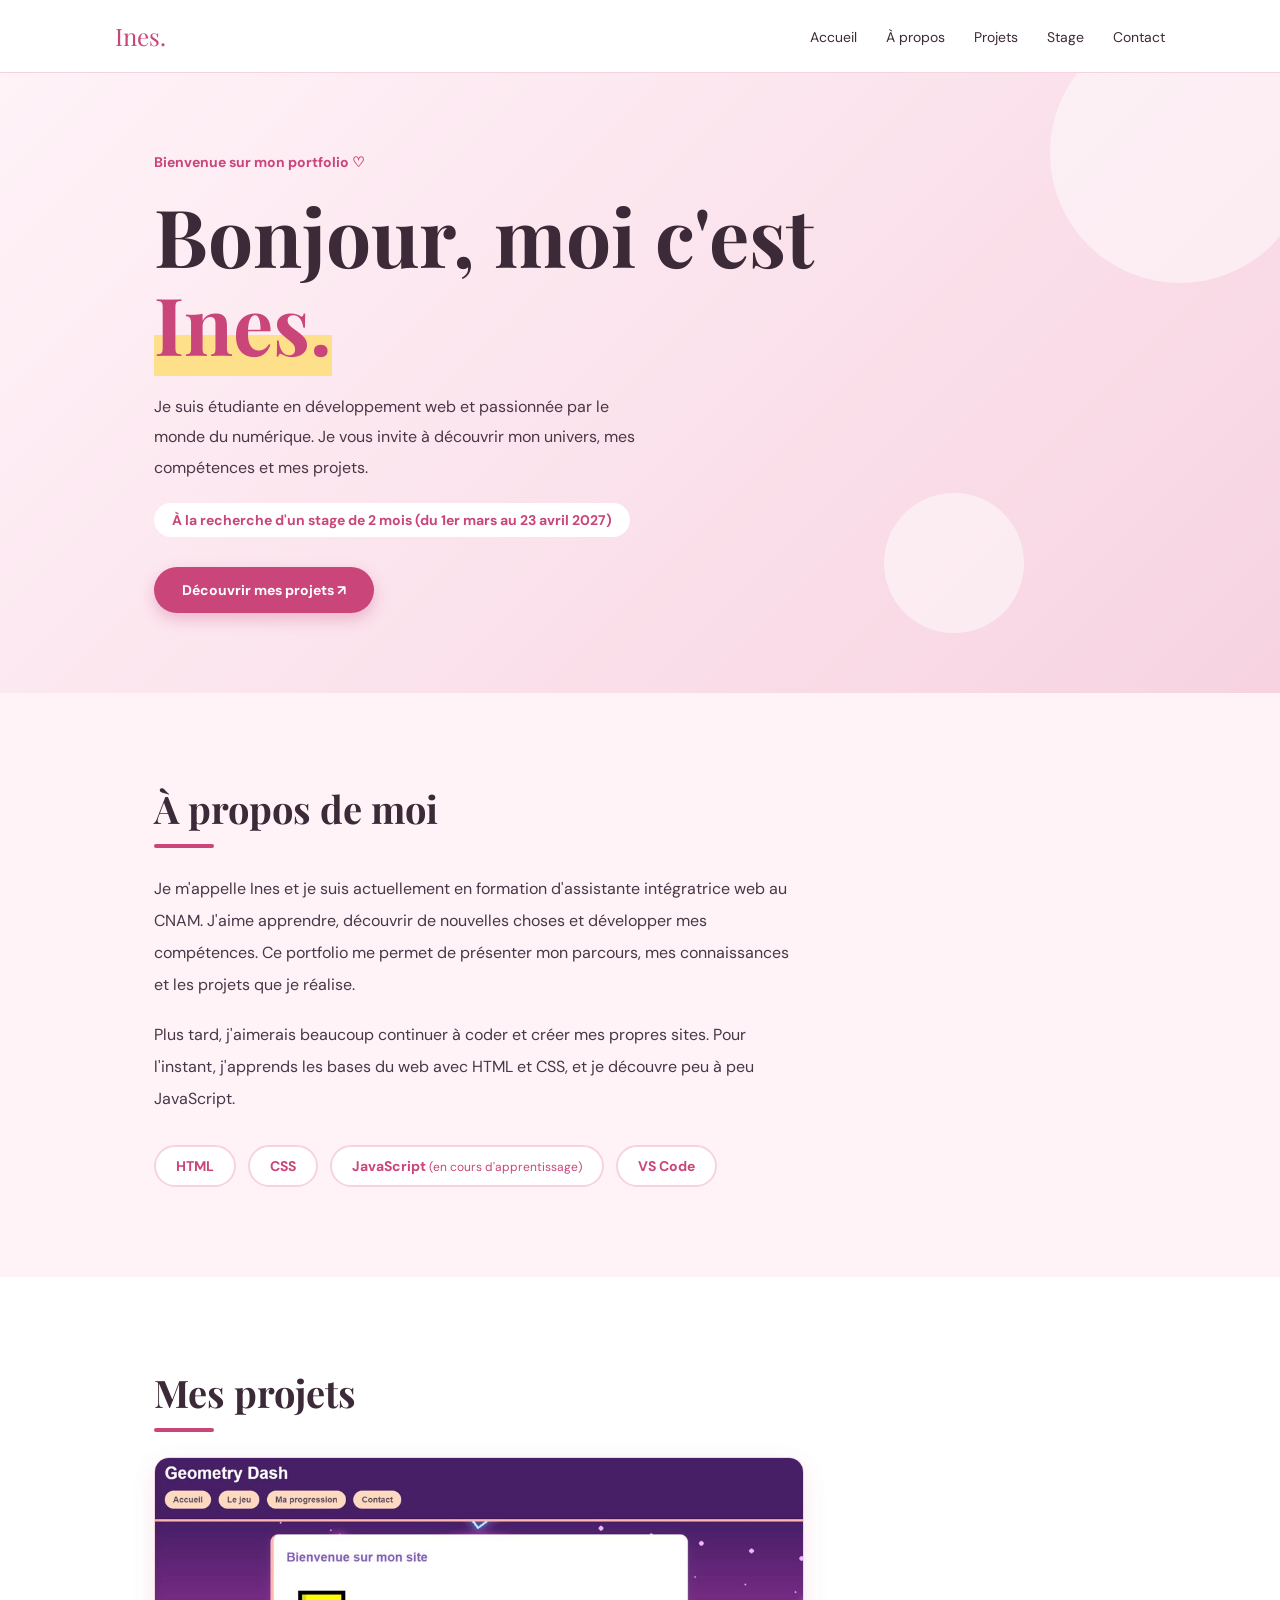
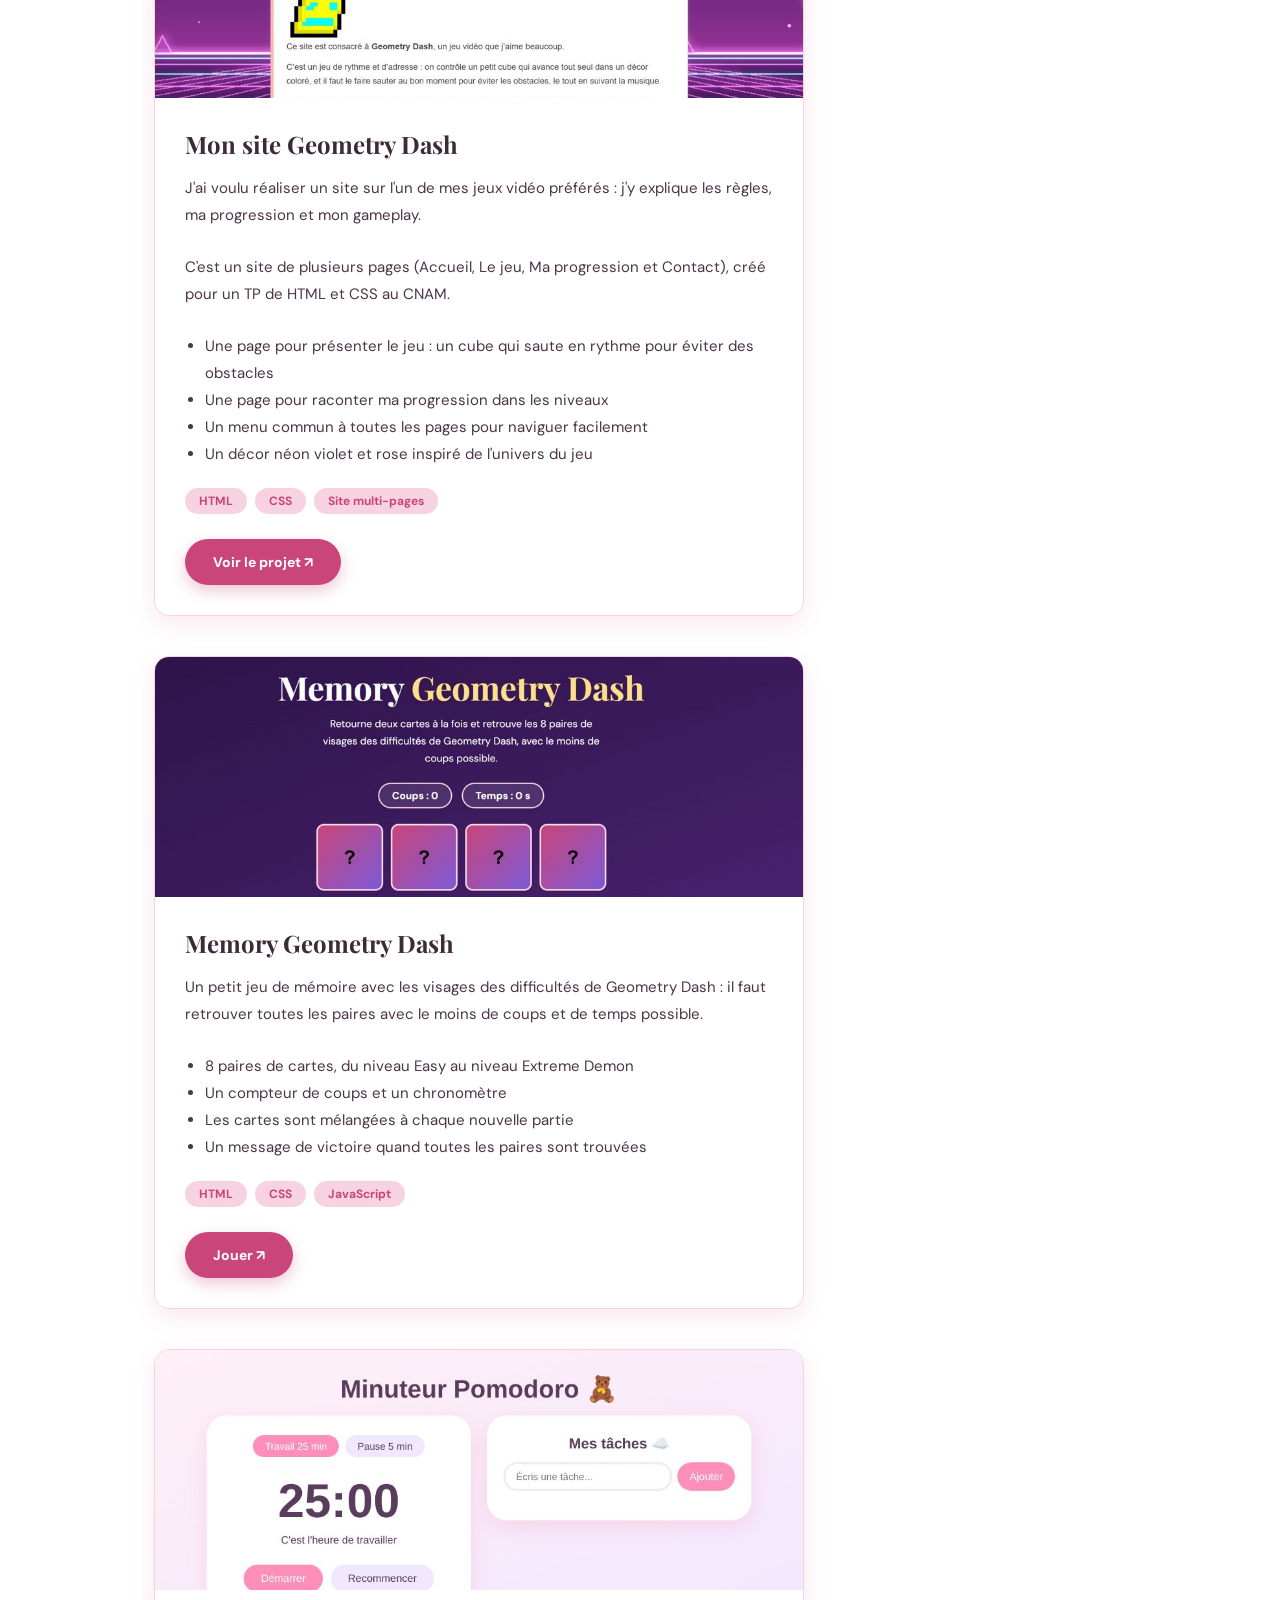
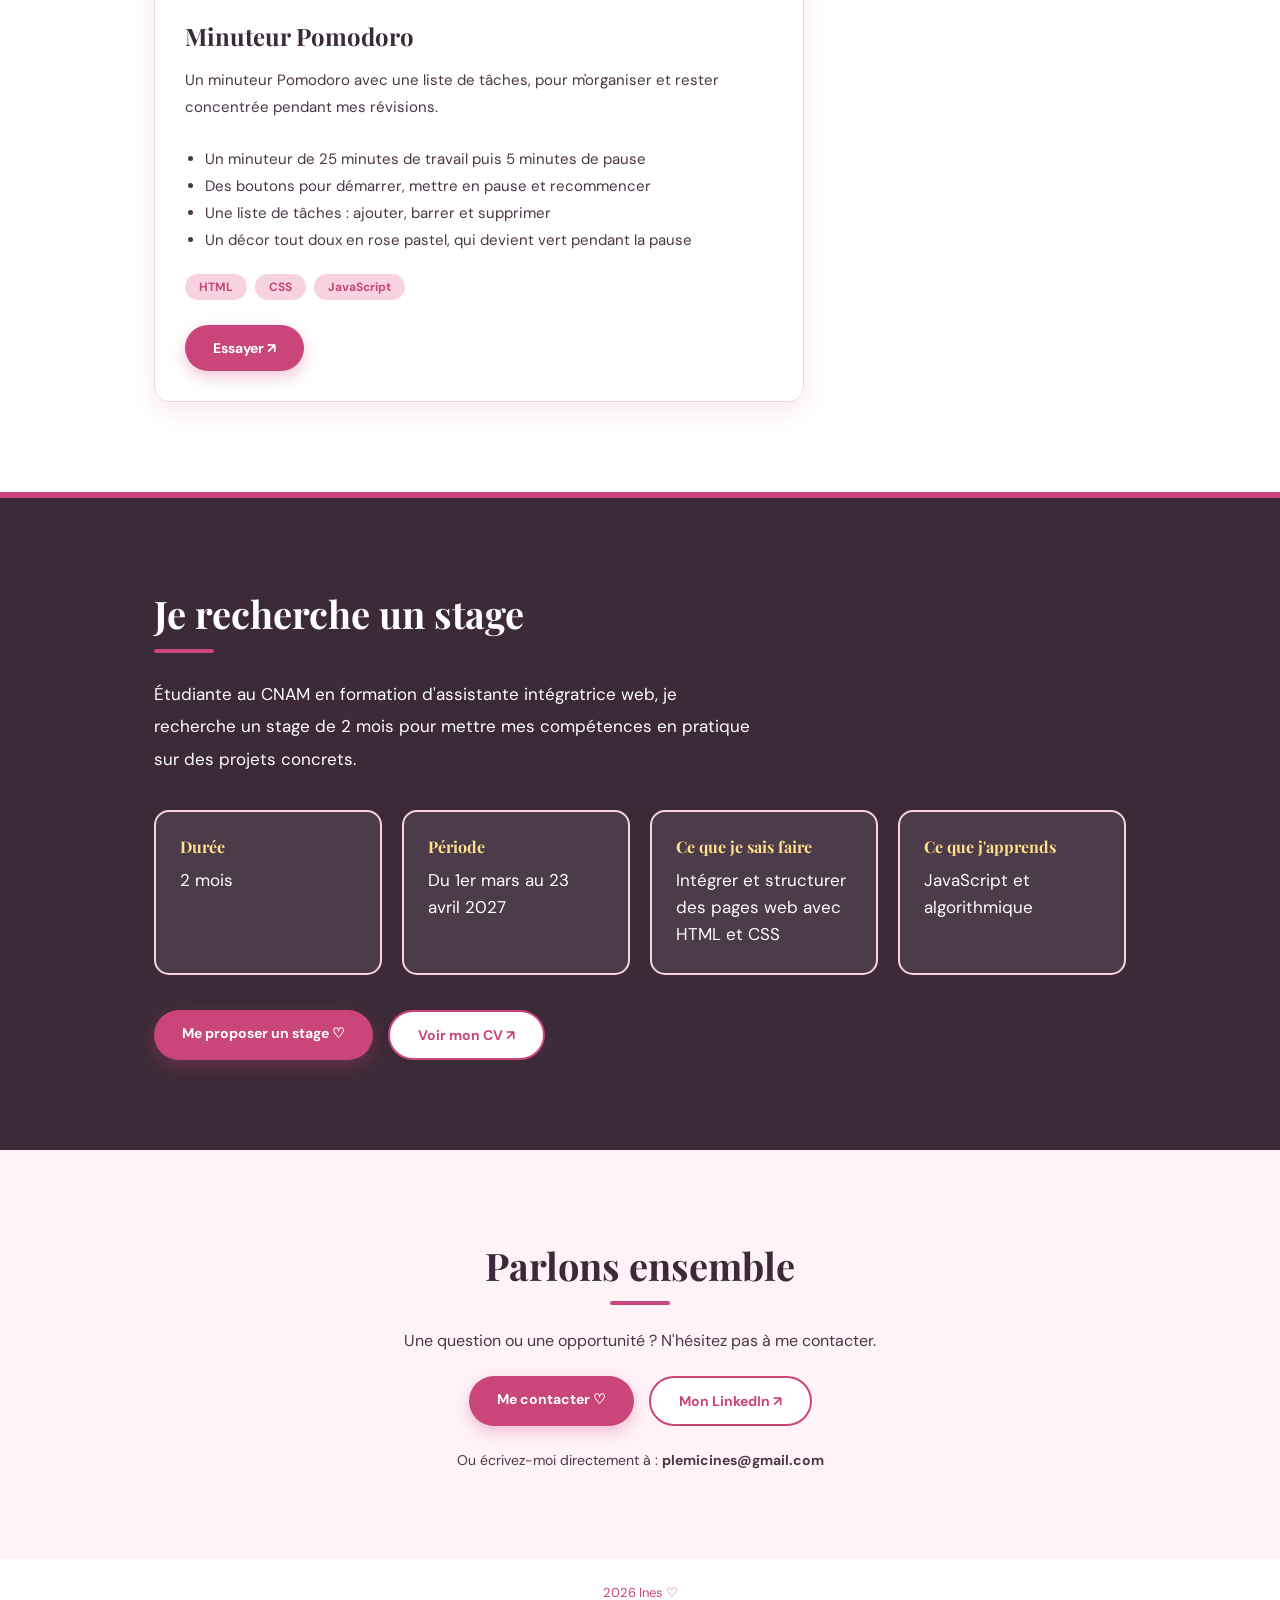
==== commit b532d243: "Update index.html" ====
--- a/index.html
+++ b/index.html
@@ -524,6 +524,38 @@
       </a>
     </div>
   </div>
+
+  <div class="project-card">
+    <div class="project-image">
+      <img src="[data-uri]" alt="Aperçu de mon minuteur Pomodoro">
+    </div>
+
+    <div class="project-info">
+      <h3>Minuteur Pomodoro</h3>
+
+      <p>
+        Un minuteur Pomodoro avec une liste de tâches, pour m'organiser
+        et rester concentrée pendant mes révisions.
+      </p>
+
+      <ul class="details">
+        <li>Un minuteur de 25 minutes de travail puis 5 minutes de pause</li>
+        <li>Des boutons pour démarrer, mettre en pause et recommencer</li>
+        <li>Une liste de tâches : ajouter, barrer et supprimer</li>
+        <li>Un décor tout doux en rose pastel, qui devient vert pendant la pause</li>
+      </ul>
+
+      <div class="tags">
+        <span>HTML</span>
+        <span>CSS</span>
+        <span>JavaScript</span>
+      </div>
+
+      <a class="btn" href="pomodoro/pomodoro.html" target="_blank">
+        Essayer ↗
+      </a>
+    </div>
+  </div>
 </section>
 
 <section class="stage-section" id="stage">
